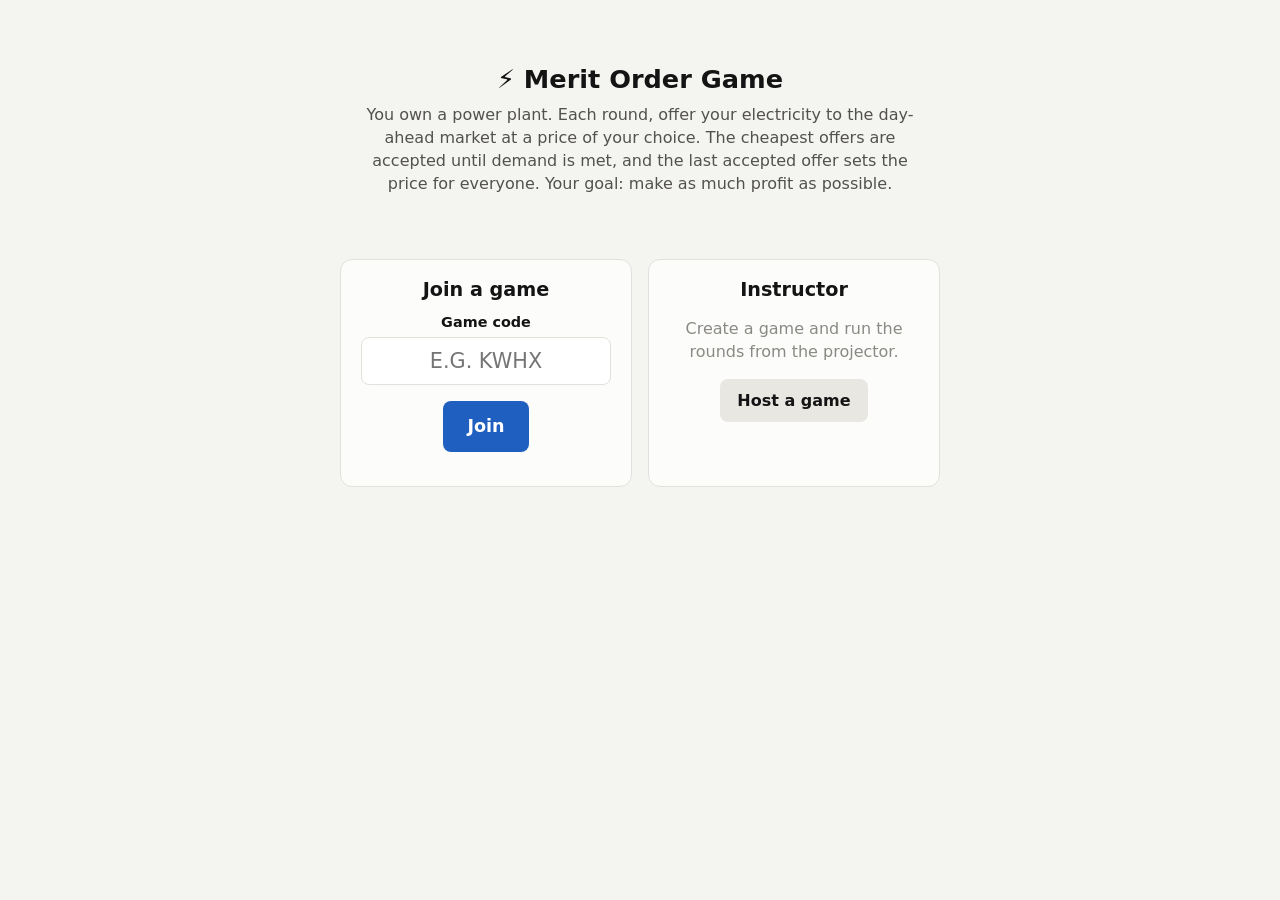
==== index.html @ c8ff24a5 "feat: implement market logic and player interface for the Merit Order Game - Add market.js to handle" ====
<!DOCTYPE html>
<html lang="en">
<head>
  <meta charset="utf-8">
  <meta name="viewport" content="width=device-width, initial-scale=1">
  <title>Merit Order Game</title>
  <link rel="icon" href="data:image/svg+xml,<svg xmlns=%22http://www.w3.org/2000/svg%22 viewBox=%220 0 100 100%22><text y=%22.9em%22 font-size=%2290%22>⚡</text></svg>">
  <link rel="stylesheet" href="css/style.css">
</head>
<body>
  <div class="wrap narrow">
    <div class="hero">
      <h1>⚡ Merit Order Game</h1>
      <p>You own a power plant. Each round, offer your electricity to the day-ahead market at a price of your choice.
        The cheapest offers are accepted until demand is met, and the last accepted offer sets the price for everyone.
        Your goal: make as much profit as possible.</p>
    </div>
    <div class="choices">
      <form class="card" action="play.html" method="get">
        <h2>Join a game</h2>
        <label for="game">Game code</label>
        <input id="game" name="game" required autocomplete="off" placeholder="e.g. KWHX" style="text-transform:uppercase;text-align:center;font-size:1.3rem">
        <p><button class="big" type="submit">Join</button></p>
      </form>
      <div class="card">
        <h2>Instructor</h2>
        <p class="muted">Create a game and run the rounds from the projector.</p>
        <p><a class="btn big secondary" href="host.html">Host a game</a></p>
      </div>
    </div>
  </div>
</body>
</html>
---- css/style.css ----
:root {
  color-scheme: light;
  --bg: #f4f4f1;
  --surface: #fcfcfb;
  --ink: #141414;
  --ink-2: #52514e;
  --muted: #8a8984;
  --line: #e2e1dc;
  --grid: #ecebe7;
  --accent: #1f5fbf;
  --accent-ink: #ffffff;
  --good: #1d7a3a;
  --bad: #b3261e;
  --warn-bg: #fff4d6;
  --radius: 12px;
  font-family: system-ui, -apple-system, "Segoe UI", Roboto, sans-serif;
  color: var(--ink);
  background: var(--bg);
}
* { box-sizing: border-box; }
body { margin: 0; line-height: 1.45; }
a { color: var(--accent); }
h1, h2, h3 { line-height: 1.2; margin: 0 0 .5rem; }
h1 { font-size: 1.6rem; }
h2 { font-size: 1.2rem; }
h3 { font-size: 1rem; color: var(--ink-2); }
.wrap { max-width: 1180px; margin: 0 auto; padding: 1rem 1.25rem 3rem; }
.wrap.narrow { max-width: 640px; }
header.top { display: flex; align-items: center; gap: 1rem; flex-wrap: wrap; padding: .75rem 1.25rem; background: var(--surface); border-bottom: 1px solid var(--line); }
header.top .brand { font-weight: 700; }
header.top .spacer { flex: 1; }
.card { background: var(--surface); border: 1px solid var(--line); border-radius: var(--radius); padding: 1.1rem 1.25rem; margin: 1rem 0; }
.grid2 { display: grid; grid-template-columns: repeat(auto-fit, minmax(320px, 1fr)); gap: 1rem; }
.grid2 > .card { margin: 0; }
.row { display: flex; gap: .75rem; flex-wrap: wrap; align-items: center; }
.muted { color: var(--muted); }
.small { font-size: .85rem; }
.strong { font-weight: 700; }
.neg { color: var(--bad); }
.pos { color: var(--good); }
.banner { background: var(--warn-bg); border: 1px solid #f0d58a; border-radius: var(--radius); padding: .6rem .9rem; font-size: .9rem; margin: 1rem 0; }

label { display: block; font-weight: 600; font-size: .9rem; margin: .7rem 0 .25rem; }
label .hint { font-weight: 400; color: var(--muted); }
input, select { font: inherit; padding: .5rem .65rem; border: 1px solid var(--line); border-radius: 8px; background: #fff; width: 100%; }
input:focus, select:focus { outline: 2px solid var(--accent); outline-offset: 1px; }
.form-grid { display: grid; grid-template-columns: repeat(auto-fit, minmax(220px, 1fr)); gap: 0 1rem; }
button, .btn { font: inherit; font-weight: 600; border: 0; border-radius: 8px; padding: .6rem 1.1rem; cursor: pointer; background: var(--accent); color: var(--accent-ink); text-decoration: none; display: inline-block; }
button.secondary, .btn.secondary { background: #e8e7e2; color: var(--ink); }
button.big { font-size: 1.1rem; padding: .8rem 1.5rem; }
button:disabled { opacity: .45; cursor: default; }

.code { font-family: ui-monospace, Consolas, monospace; font-size: 2.4rem; letter-spacing: .25rem; font-weight: 800; }
.pill { display: inline-block; padding: .15rem .6rem; border-radius: 999px; background: #e8e7e2; font-size: .8rem; font-weight: 600; }
.pill.live { background: #dcebff; color: #0b3d91; }
.pill.ok { background: #dff3e4; color: var(--good); }

.kpis { display: flex; gap: 1rem; flex-wrap: wrap; }
.kpi { background: var(--surface); border: 1px solid var(--line); border-radius: var(--radius); padding: .7rem 1rem; min-width: 150px; }
.kpi .v { font-size: 1.5rem; font-weight: 700; }
.kpi .k { font-size: .8rem; color: var(--ink-2); }

.tbl { width: 100%; border-collapse: collapse; font-size: .9rem; }
.tbl th, .tbl td { padding: .4rem .55rem; border-bottom: 1px solid var(--line); text-align: left; }
.tbl th { font-size: .78rem; color: var(--ink-2); font-weight: 600; }
.tbl .n { text-align: right; font-variant-numeric: tabular-nums; }
.tbl tr.me td { background: #eef4ff; font-weight: 600; }
.scroll { overflow-x: auto; }

.tech { display: inline-flex; align-items: center; gap: .4rem; white-space: nowrap; }
.tech i, .legend i { width: 12px; height: 12px; border-radius: 3px; display: inline-block; }

.plant { border: 1px solid var(--line); border-radius: var(--radius); padding: 1rem; background: #fff; display: grid; grid-template-columns: auto 1fr; gap: .25rem 1rem; align-items: center; margin: .75rem 0; }
.plant .icon { font-size: 2.2rem; grid-row: span 3; width: 3.4rem; height: 3.4rem; border-radius: 12px; display: grid; place-items: center; }
.plant .pname { font-weight: 700; font-size: 1.1rem; }
.plant .facts { display: flex; gap: 1.25rem; flex-wrap: wrap; color: var(--ink-2); }
.plant .facts b { color: var(--ink); }
.plant .bid { grid-column: 1 / -1; display: flex; gap: .5rem; align-items: center; margin-top: .5rem; }
.plant .bid input { max-width: 180px; font-size: 1.15rem; font-weight: 600; }

.members { display: flex; flex-wrap: wrap; gap: .4rem; }
.members span { background: #efeee9; border-radius: 999px; padding: .2rem .7rem; font-size: .9rem; }
.members span.done { background: #dff3e4; }

.timer { font-variant-numeric: tabular-nums; font-weight: 700; font-size: 1.4rem; }
.timer.low { color: var(--bad); }

/* charts */
.chart { width: 100%; height: auto; display: block; }
.chart text { font-size: 12px; }
.chart .grid { stroke: var(--grid); stroke-width: 1; }
.chart .axis { stroke: var(--ink-2); stroke-width: 1; }
.chart .ax { fill: var(--ink-2); }
.chart .ax.lbl { fill: var(--ink-2); font-size: 13px; }
.chart .bar { stroke: var(--surface); stroke-width: 1; }
.chart .mc { stroke: var(--ink); stroke-width: 2; }
.chart .mine { fill: none; stroke: var(--ink); stroke-width: 2.5; }
.chart .mine-lbl { fill: var(--ink); font-weight: 700; }
.chart .clip { fill: var(--ink-2); font-size: 10px; }
.chart .demand { stroke: var(--ink); stroke-width: 2; }
.chart .forecast { stroke: var(--muted); stroke-width: 2; stroke-dasharray: 5 4; }
.chart .price { stroke: var(--bad); stroke-width: 2; stroke-dasharray: 7 4; }
.chart .note, .chart .mine-lbl { fill: var(--ink); font-size: 13px; paint-order: stroke; stroke: var(--surface); stroke-width: 4px; stroke-linejoin: round; }
.chart .note.strong { font-weight: 700; }
.chart .dot { fill: var(--accent); stroke: var(--surface); stroke-width: 2; }
.chart .line { fill: none; stroke: var(--accent); stroke-width: 2; }
.legend { display: flex; flex-wrap: wrap; gap: .4rem 1rem; font-size: .82rem; color: var(--ink-2); margin-bottom: .5rem; }
.legend span { display: inline-flex; align-items: center; gap: .35rem; }
.legend b { display: inline-block; width: 18px; height: 0; }
.lg-mc { border-top: 2px solid var(--ink); }
.lg-demand { border-top: 2px solid var(--ink); width: 0 !important; height: 12px !important; border-left: 2px solid var(--ink); border-top: 0 !important; }
.lg-forecast { width: 0 !important; height: 12px !important; border-left: 2px dashed var(--muted); }
.lg-price { border-top: 2px dashed var(--bad); }

#tooltip { position: fixed; display: none; pointer-events: none; z-index: 50; background: var(--ink); color: #fff; padding: .5rem .7rem; border-radius: 8px; font-size: .82rem; line-height: 1.4; max-width: 320px; box-shadow: 0 4px 16px rgba(0,0,0,.18); }

.hero { text-align: center; padding: 3rem 1rem 1rem; }
.hero p { color: var(--ink-2); max-width: 560px; margin: .5rem auto 0; }
.choices { display: grid; grid-template-columns: repeat(auto-fit, minmax(260px, 1fr)); gap: 1rem; margin-top: 2rem; }
.choices .card { text-align: center; }
.qr svg, .qr img { width: 170px; height: 170px; }
.hidden { display: none !important; }

@media (max-width: 600px) {
  .code { font-size: 1.8rem; }
  .kpi { min-width: 120px; flex: 1; }
}
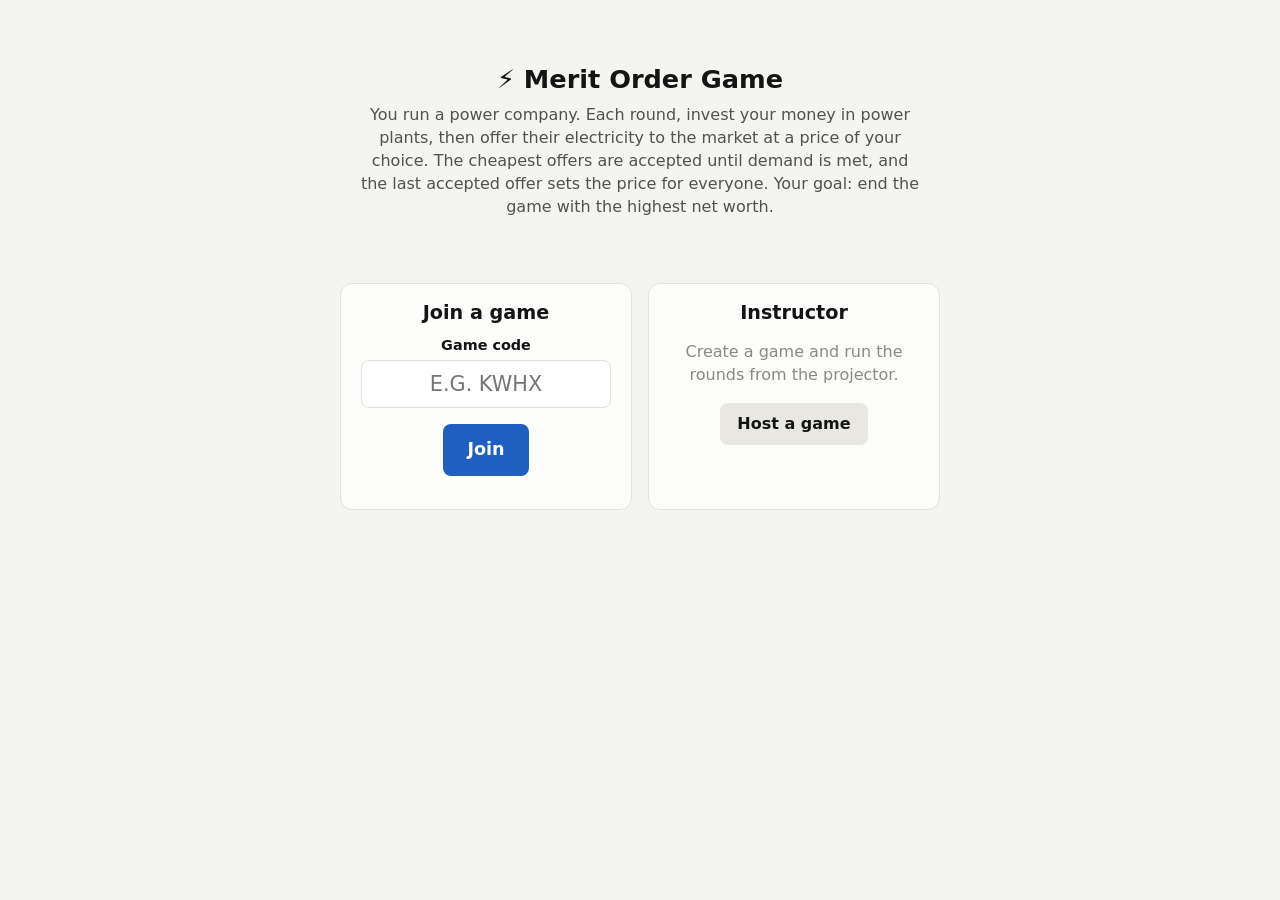
==== commit 22fdd136: "feat: add projector view for game display - Implemented a new screen.js file to handle the projector" ====
--- a/index.html
+++ b/index.html
@@ -11,9 +11,9 @@
   <div class="wrap narrow">
     <div class="hero">
       <h1>⚡ Merit Order Game</h1>
-      <p>You own a power plant. Each round, offer your electricity to the day-ahead market at a price of your choice.
-        The cheapest offers are accepted until demand is met, and the last accepted offer sets the price for everyone.
-        Your goal: make as much profit as possible.</p>
+      <p>You run a power company. Each round, invest your money in power plants, then offer their electricity to the market
+        at a price of your choice. The cheapest offers are accepted until demand is met, and the last accepted offer sets the price for everyone.
+        Your goal: end the game with the highest net worth.</p>
     </div>
     <div class="choices">
       <form class="card" action="play.html" method="get">
--- a/css/style.css
+++ b/css/style.css
@@ -125,3 +125,21 @@
   .code { font-size: 1.8rem; }
   .kpi { min-width: 120px; flex: 1; }
 }
+
+/* investment game */
+textarea { font: inherit; width: 100%; padding: .5rem .65rem; border: 1px solid var(--line); border-radius: 8px; }
+.toolbar { margin: 1rem 0 0; }
+.shop { display: grid; grid-template-columns: repeat(auto-fill, minmax(260px, 1fr)); gap: .6rem; }
+.shop-item { display: grid; grid-template-columns: auto 1fr; gap: .2rem .75rem; align-items: center; border: 1px solid var(--line); border-radius: var(--radius); padding: .7rem; background: #fff; }
+.shop-item .icon { font-size: 1.6rem; width: 2.6rem; height: 2.6rem; border-radius: 10px; display: grid; place-items: center; grid-row: span 2; }
+.shop-item button { grid-column: 2; justify-self: start; padding: .4rem .9rem; }
+.chips { display: flex; flex-wrap: wrap; gap: .3rem; }
+.chip { display: inline-flex; align-items: center; gap: .3rem; background: #efeee9; border-radius: 999px; padding: .1rem .55rem; font-size: .8rem; white-space: nowrap; }
+.chip i { width: 9px; height: 9px; border-radius: 2px; display: inline-block; }
+.kpi.small-kpi { min-width: 120px; padding: .5rem .8rem; }
+.kpi.small-kpi .v { font-size: 1.15rem; }
+.tbl tr.group td { border-top: 2px solid var(--line); }
+.projector { font-size: 1.1rem; }
+.projector h1 { font-size: 2rem; }
+.projector .tbl { font-size: 1rem; }
+.projector header .timer { font-size: 1.8rem; }
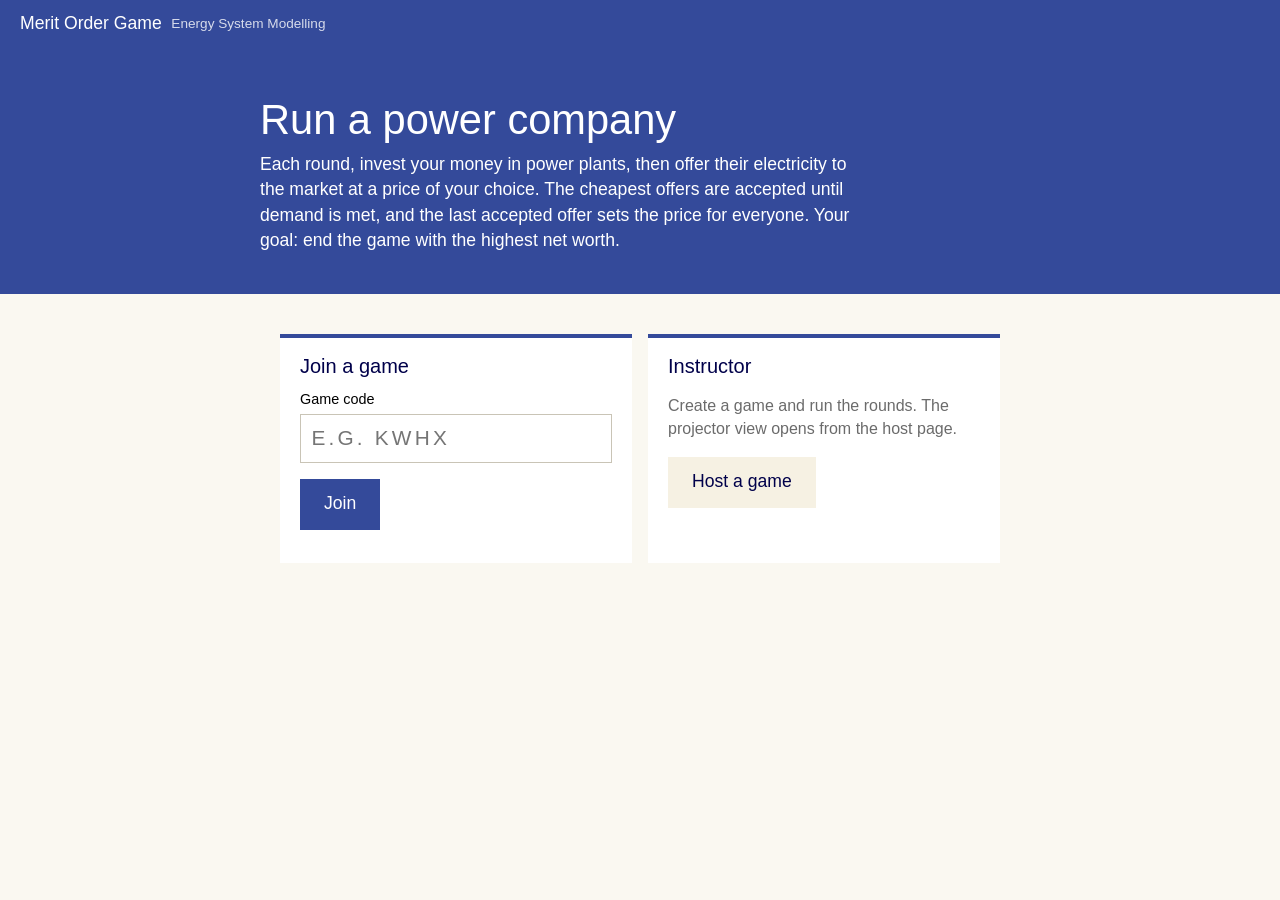
==== commit 4fcfb606: "Enhance UI and functionality across game pages - Updated header branding to include logo and improve" ====
--- a/index.html
+++ b/index.html
@@ -8,23 +8,28 @@
   <link rel="stylesheet" href="css/style.css">
 </head>
 <body>
-  <div class="wrap narrow">
-    <div class="hero">
-      <h1>⚡ Merit Order Game</h1>
-      <p>You run a power company. Each round, invest your money in power plants, then offer their electricity to the market
-        at a price of your choice. The cheapest offers are accepted until demand is met, and the last accepted offer sets the price for everyone.
+  <header class="top">
+    <span class="brand"><img src="img/logo.svg" alt="" onerror="this.remove()">Merit Order Game <small>Energy System Modelling</small></span>
+  </header>
+  <div class="hero">
+    <div class="inner">
+      <h1>Run a power company</h1>
+      <p>Each round, invest your money in power plants, then offer their electricity to the market at a price of your choice.
+        The cheapest offers are accepted until demand is met, and the last accepted offer sets the price for everyone.
         Your goal: end the game with the highest net worth.</p>
     </div>
+  </div>
+  <div class="wrap narrow">
     <div class="choices">
       <form class="card" action="play.html" method="get">
         <h2>Join a game</h2>
         <label for="game">Game code</label>
-        <input id="game" name="game" required autocomplete="off" placeholder="e.g. KWHX" style="text-transform:uppercase;text-align:center;font-size:1.3rem">
+        <input id="game" name="game" required autocomplete="off" placeholder="e.g. KWHX" style="text-transform:uppercase;font-size:1.3rem;letter-spacing:.2rem">
         <p><button class="big" type="submit">Join</button></p>
       </form>
       <div class="card">
         <h2>Instructor</h2>
-        <p class="muted">Create a game and run the rounds from the projector.</p>
+        <p class="muted">Create a game and run the rounds. The projector view opens from the host page.</p>
         <p><a class="btn big secondary" href="host.html">Host a game</a></p>
       </div>
     </div>
--- a/css/style.css
+++ b/css/style.css
@@ -1,145 +1,244 @@
+/* ---------------------------------------------------------------------------
+   Styled after the University of Freiburg corporate design (cd.uni-freiburg.de):
+   Uni-Blau #344A9A, Dunkelblau #00004A, Sand backgrounds, house typeface
+   "Social" (Medium for headlines, Book for text) with Arial as the official
+   fallback, flush-left text, rectangular areas and full-bleed colour bands.
+   --------------------------------------------------------------------------- */
 :root {
   color-scheme: light;
-  --bg: #f4f4f1;
-  --surface: #fcfcfb;
-  --ink: #141414;
-  --ink-2: #52514e;
-  --muted: #8a8984;
-  --line: #e2e1dc;
-  --grid: #ecebe7;
-  --accent: #1f5fbf;
+  /* CD palette */
+  --blue: #344a9a;
+  --blue-80: #5d6bad;
+  --blue-40: #afb1d8;
+  --blue-20: #d7d8ec;
+  --dblue: #00004a;
+  --sand: #f6f1e3;
+  --sand-50: #faf8f1;
+  --green: #00a082;
+  --green-20: #daede7;
+  --yellow: #ffe863;
+  --yellow-20: #fffae0;
+  --brown-20: #e9e1d6;
+  /* roles */
+  --bg: var(--sand-50);
+  --surface: #ffffff;
+  --ink: #000000;
+  --ink-2: #3d3d3d;
+  --muted: #6b6b6b;
+  --line: #e4dfd2;
+  --grid: #ece8de;
+  --accent: var(--blue);
   --accent-ink: #ffffff;
-  --good: #1d7a3a;
-  --bad: #b3261e;
-  --warn-bg: #fff4d6;
-  --radius: 12px;
-  font-family: system-ui, -apple-system, "Segoe UI", Roboto, sans-serif;
+  --good: #00785f;       /* CD green, darkened for text contrast */
+  --bad: #b3261e;        /* losses only: the CD has no red */
+  font-family: "Social", Arial, "Helvetica Neue", Helvetica, sans-serif;
   color: var(--ink);
   background: var(--bg);
 }
 * { box-sizing: border-box; }
-body { margin: 0; line-height: 1.45; }
-a { color: var(--accent); }
-h1, h2, h3 { line-height: 1.2; margin: 0 0 .5rem; }
-h1 { font-size: 1.6rem; }
-h2 { font-size: 1.2rem; }
+body { margin: 0; line-height: 1.45; text-align: left; }
+a { color: var(--blue); }
+h1, h2, h3 { line-height: 1.15; margin: 0 0 .5rem; font-weight: 500; color: var(--dblue); }
+h1 { font-size: 2rem; }
+h2 { font-size: 1.25rem; }
 h3 { font-size: 1rem; color: var(--ink-2); }
+b, strong, .strong { font-weight: 600; }
+code { font-family: Consolas, monospace; font-size: .9em; }
 .wrap { max-width: 1180px; margin: 0 auto; padding: 1rem 1.25rem 3rem; }
-.wrap.narrow { max-width: 640px; }
-header.top { display: flex; align-items: center; gap: 1rem; flex-wrap: wrap; padding: .75rem 1.25rem; background: var(--surface); border-bottom: 1px solid var(--line); }
-header.top .brand { font-weight: 700; }
+.wrap.narrow { max-width: 760px; }
+
+/* full-bleed blue band */
+header.top { display: flex; align-items: center; gap: 1rem; flex-wrap: wrap; padding: .7rem 1.25rem; background: var(--blue); color: #fff; }
+header.top .brand { font-weight: 500; font-size: 1.1rem; display: flex; align-items: center; gap: .6rem; }
+header.top .brand small { font-weight: 400; opacity: .8; font-size: .85rem; }
+header.top .brand img { height: 30px; }
 header.top .spacer { flex: 1; }
-.card { background: var(--surface); border: 1px solid var(--line); border-radius: var(--radius); padding: 1.1rem 1.25rem; margin: 1rem 0; }
+header.top .pill { background: rgba(255, 255, 255, .16); color: #fff; }
+header.top .pill.live { background: var(--yellow); color: var(--dblue); }
+header.top .timer { color: #fff; }
+header.top .timer.low { color: var(--yellow); }
+header.top a { color: #fff; }
+
+.card { background: var(--surface); padding: 1.1rem 1.25rem; margin: 1rem 0; border-top: 4px solid var(--blue); }
+.card.plain { border-top: 0; }
 .grid2 { display: grid; grid-template-columns: repeat(auto-fit, minmax(320px, 1fr)); gap: 1rem; }
 .grid2 > .card { margin: 0; }
 .row { display: flex; gap: .75rem; flex-wrap: wrap; align-items: center; }
+.spacer { flex: 1; }
 .muted { color: var(--muted); }
 .small { font-size: .85rem; }
-.strong { font-weight: 700; }
 .neg { color: var(--bad); }
 .pos { color: var(--good); }
-.banner { background: var(--warn-bg); border: 1px solid #f0d58a; border-radius: var(--radius); padding: .6rem .9rem; font-size: .9rem; margin: 1rem 0; }
-
-label { display: block; font-weight: 600; font-size: .9rem; margin: .7rem 0 .25rem; }
+.banner { background: var(--yellow-20); border-left: 4px solid var(--yellow); padding: .6rem .9rem; font-size: .9rem; margin: 1rem 0; }
+
+label { display: block; font-weight: 500; font-size: .9rem; margin: .7rem 0 .25rem; }
 label .hint { font-weight: 400; color: var(--muted); }
-input, select { font: inherit; padding: .5rem .65rem; border: 1px solid var(--line); border-radius: 8px; background: #fff; width: 100%; }
-input:focus, select:focus { outline: 2px solid var(--accent); outline-offset: 1px; }
+input, select, textarea { font: inherit; padding: .5rem .65rem; border: 1px solid #c9c4b6; border-radius: 0; background: #fff; width: 100%; }
+input:focus, select:focus, textarea:focus { outline: 2px solid var(--blue); outline-offset: 0; border-color: var(--blue); }
 .form-grid { display: grid; grid-template-columns: repeat(auto-fit, minmax(220px, 1fr)); gap: 0 1rem; }
-button, .btn { font: inherit; font-weight: 600; border: 0; border-radius: 8px; padding: .6rem 1.1rem; cursor: pointer; background: var(--accent); color: var(--accent-ink); text-decoration: none; display: inline-block; }
-button.secondary, .btn.secondary { background: #e8e7e2; color: var(--ink); }
-button.big { font-size: 1.1rem; padding: .8rem 1.5rem; }
-button:disabled { opacity: .45; cursor: default; }
-
-.code { font-family: ui-monospace, Consolas, monospace; font-size: 2.4rem; letter-spacing: .25rem; font-weight: 800; }
-.pill { display: inline-block; padding: .15rem .6rem; border-radius: 999px; background: #e8e7e2; font-size: .8rem; font-weight: 600; }
-.pill.live { background: #dcebff; color: #0b3d91; }
-.pill.ok { background: #dff3e4; color: var(--good); }
-
-.kpis { display: flex; gap: 1rem; flex-wrap: wrap; }
-.kpi { background: var(--surface); border: 1px solid var(--line); border-radius: var(--radius); padding: .7rem 1rem; min-width: 150px; }
-.kpi .v { font-size: 1.5rem; font-weight: 700; }
+button, .btn { font: inherit; font-weight: 500; border: 0; border-radius: 0; padding: .6rem 1.1rem; cursor: pointer; background: var(--blue); color: #fff; text-decoration: none; display: inline-block; }
+button:hover, .btn:hover { background: var(--dblue); }
+button.secondary, .btn.secondary { background: var(--sand); color: var(--dblue); }
+button.secondary:hover, .btn.secondary:hover { background: var(--brown-20); }
+button.big, .btn.big { font-size: 1.1rem; padding: .8rem 1.5rem; }
+button:disabled, button:disabled:hover { opacity: .4; cursor: default; background: var(--blue); }
+button.secondary:disabled { background: var(--sand); }
+
+.code { font-family: Consolas, monospace; font-size: 2.6rem; letter-spacing: .3rem; font-weight: 700; color: var(--dblue); }
+.pill { display: inline-block; padding: .15rem .6rem; background: var(--sand); color: var(--dblue); font-size: .8rem; font-weight: 500; }
+.pill.live { background: var(--blue); color: #fff; }
+.pill.ok { background: var(--green-20); color: #004f3f; }
+
+.kpis { display: flex; gap: .75rem; flex-wrap: wrap; }
+.kpi { background: var(--sand-50); border-left: 4px solid var(--blue); padding: .6rem .9rem; min-width: 150px; }
+.kpi .v { font-size: 1.5rem; font-weight: 500; color: var(--dblue); }
+.kpi .v.neg { color: var(--bad); }
+.kpi .v.pos { color: var(--good); }
 .kpi .k { font-size: .8rem; color: var(--ink-2); }
+.kpi.small-kpi { min-width: 120px; padding: .45rem .75rem; }
+.kpi.small-kpi .v { font-size: 1.1rem; }
 
 .tbl { width: 100%; border-collapse: collapse; font-size: .9rem; }
-.tbl th, .tbl td { padding: .4rem .55rem; border-bottom: 1px solid var(--line); text-align: left; }
-.tbl th { font-size: .78rem; color: var(--ink-2); font-weight: 600; }
+.tbl th, .tbl td { padding: .4rem .55rem; border-bottom: 1px solid var(--line); text-align: left; vertical-align: top; }
+.tbl th { font-size: .78rem; color: var(--ink-2); font-weight: 500; border-bottom: 2px solid var(--blue); }
 .tbl .n { text-align: right; font-variant-numeric: tabular-nums; }
-.tbl tr.me td { background: #eef4ff; font-weight: 600; }
+.tbl tr.me td { background: var(--blue-20); font-weight: 600; }
+.tbl tr.group td { border-top: 2px solid var(--blue-20); }
 .scroll { overflow-x: auto; }
 
 .tech { display: inline-flex; align-items: center; gap: .4rem; white-space: nowrap; }
-.tech i, .legend i { width: 12px; height: 12px; border-radius: 3px; display: inline-block; }
-
-.plant { border: 1px solid var(--line); border-radius: var(--radius); padding: 1rem; background: #fff; display: grid; grid-template-columns: auto 1fr; gap: .25rem 1rem; align-items: center; margin: .75rem 0; }
-.plant .icon { font-size: 2.2rem; grid-row: span 3; width: 3.4rem; height: 3.4rem; border-radius: 12px; display: grid; place-items: center; }
-.plant .pname { font-weight: 700; font-size: 1.1rem; }
+.tech i, .legend i { width: 12px; height: 12px; display: inline-block; }
+.chips { display: flex; flex-wrap: wrap; gap: .3rem; }
+.chip { display: inline-flex; align-items: center; gap: .3rem; background: var(--sand); padding: .1rem .55rem; font-size: .8rem; white-space: nowrap; }
+.chip i { width: 9px; height: 9px; display: inline-block; }
+.members { display: flex; flex-wrap: wrap; gap: .4rem; }
+.members span { background: var(--sand); padding: .2rem .7rem; font-size: .9rem; }
+.members span.done { background: var(--green-20); }
+
+.plant { border: 1px solid var(--line); padding: 1rem; background: #fff; display: grid; grid-template-columns: auto 1fr; gap: .25rem 1rem; align-items: center; margin: .75rem 0; }
+.plant .icon { font-size: 2.2rem; grid-row: span 3; width: 3.4rem; height: 3.4rem; display: grid; place-items: center; }
+.plant .pname { font-weight: 500; font-size: 1.1rem; }
 .plant .facts { display: flex; gap: 1.25rem; flex-wrap: wrap; color: var(--ink-2); }
 .plant .facts b { color: var(--ink); }
 .plant .bid { grid-column: 1 / -1; display: flex; gap: .5rem; align-items: center; margin-top: .5rem; }
-.plant .bid input { max-width: 180px; font-size: 1.15rem; font-weight: 600; }
-
-.members { display: flex; flex-wrap: wrap; gap: .4rem; }
-.members span { background: #efeee9; border-radius: 999px; padding: .2rem .7rem; font-size: .9rem; }
-.members span.done { background: #dff3e4; }
-
-.timer { font-variant-numeric: tabular-nums; font-weight: 700; font-size: 1.4rem; }
+
+.timer { font-variant-numeric: tabular-nums; font-weight: 500; font-size: 1.4rem; }
 .timer.low { color: var(--bad); }
 
 /* charts */
 .chart { width: 100%; height: auto; display: block; }
-.chart text { font-size: 12px; }
+.chart text { font-size: 12px; font-family: "Social", Arial, sans-serif; }
 .chart .grid { stroke: var(--grid); stroke-width: 1; }
 .chart .axis { stroke: var(--ink-2); stroke-width: 1; }
 .chart .ax { fill: var(--ink-2); }
 .chart .ax.lbl { fill: var(--ink-2); font-size: 13px; }
 .chart .bar { stroke: var(--surface); stroke-width: 1; }
 .chart .mc { stroke: var(--ink); stroke-width: 2; }
-.chart .mine { fill: none; stroke: var(--ink); stroke-width: 2.5; }
-.chart .mine-lbl { fill: var(--ink); font-weight: 700; }
+.chart .mine { fill: none; stroke: var(--dblue); stroke-width: 2.5; }
 .chart .clip { fill: var(--ink-2); font-size: 10px; }
 .chart .demand { stroke: var(--ink); stroke-width: 2; }
 .chart .forecast { stroke: var(--muted); stroke-width: 2; stroke-dasharray: 5 4; }
-.chart .price { stroke: var(--bad); stroke-width: 2; stroke-dasharray: 7 4; }
-.chart .note, .chart .mine-lbl { fill: var(--ink); font-size: 13px; paint-order: stroke; stroke: var(--surface); stroke-width: 4px; stroke-linejoin: round; }
-.chart .note.strong { font-weight: 700; }
-.chart .dot { fill: var(--accent); stroke: var(--surface); stroke-width: 2; }
-.chart .line { fill: none; stroke: var(--accent); stroke-width: 2; }
-.legend { display: flex; flex-wrap: wrap; gap: .4rem 1rem; font-size: .82rem; color: var(--ink-2); margin-bottom: .5rem; }
+.chart .price { stroke: var(--blue); stroke-width: 2.5; stroke-dasharray: 8 4; }
+.chart .note, .chart .mine-lbl { fill: var(--dblue); font-size: 13px; paint-order: stroke; stroke: var(--surface); stroke-width: 4px; stroke-linejoin: round; }
+.chart .mine-lbl { font-weight: 600; }
+.chart .note.strong { font-weight: 600; }
+.chart .dot { fill: var(--blue); stroke: var(--surface); stroke-width: 2; }
+.chart .line { fill: none; stroke: var(--blue); stroke-width: 2; }
+.legend { display: flex; flex-wrap: wrap; gap: .3rem 1rem; font-size: .8rem; color: var(--ink-2); margin-bottom: .4rem; }
 .legend span { display: inline-flex; align-items: center; gap: .35rem; }
 .legend b { display: inline-block; width: 18px; height: 0; }
 .lg-mc { border-top: 2px solid var(--ink); }
-.lg-demand { border-top: 2px solid var(--ink); width: 0 !important; height: 12px !important; border-left: 2px solid var(--ink); border-top: 0 !important; }
+.lg-demand { width: 0 !important; height: 12px !important; border-left: 2px solid var(--ink); }
 .lg-forecast { width: 0 !important; height: 12px !important; border-left: 2px dashed var(--muted); }
-.lg-price { border-top: 2px dashed var(--bad); }
-
-#tooltip { position: fixed; display: none; pointer-events: none; z-index: 50; background: var(--ink); color: #fff; padding: .5rem .7rem; border-radius: 8px; font-size: .82rem; line-height: 1.4; max-width: 320px; box-shadow: 0 4px 16px rgba(0,0,0,.18); }
-
-.hero { text-align: center; padding: 3rem 1rem 1rem; }
-.hero p { color: var(--ink-2); max-width: 560px; margin: .5rem auto 0; }
-.choices { display: grid; grid-template-columns: repeat(auto-fit, minmax(260px, 1fr)); gap: 1rem; margin-top: 2rem; }
-.choices .card { text-align: center; }
+.lg-price { border-top: 2px dashed var(--blue); }
+
+#tooltip { position: fixed; display: none; pointer-events: none; z-index: 50; background: var(--dblue); color: #fff; padding: .5rem .7rem; font-size: .82rem; line-height: 1.4; max-width: 320px; }
+
+/* landing page */
+.hero { background: var(--blue); color: #fff; padding: 3rem 1.25rem 2.5rem; }
+.hero .inner { max-width: 760px; margin: 0 auto; }
+.hero h1 { color: #fff; font-size: 2.6rem; }
+.hero p { max-width: 600px; margin: .5rem 0 0; font-size: 1.1rem; }
+.choices { display: grid; grid-template-columns: repeat(auto-fit, minmax(260px, 1fr)); gap: 1rem; margin-top: 1.5rem; }
+.choices .card { margin: 0; }
 .qr svg, .qr img { width: 170px; height: 170px; }
 .hidden { display: none !important; }
+.toolbar { margin: 1rem 0 0; }
+
+/* investment shop (host form + player) */
+.shop { display: grid; grid-template-columns: repeat(auto-fill, minmax(200px, 1fr)); gap: .5rem; }
+.shop-item { display: grid; grid-template-columns: auto 1fr; gap: .1rem .6rem; align-items: center; border: 1px solid var(--line); padding: .5rem .6rem; background: #fff; }
+.shop-item .icon { font-size: 1.4rem; width: 2.3rem; height: 2.3rem; display: grid; place-items: center; grid-row: span 3; }
+.shop-item .t { font-weight: 500; font-size: .95rem; line-height: 1.2; }
+.shop-item .d { font-size: .75rem; color: var(--muted); line-height: 1.25; }
+.shop-item button { justify-self: start; padding: .3rem .7rem; font-size: .85rem; margin-top: .2rem; }
+
+/* projector */
+.projector { font-size: 1.1rem; }
+.projector h1 { font-size: 2.2rem; }
+.projector .tbl { font-size: 1rem; }
+.projector header.top .timer { font-size: 1.8rem; }
+
+/* ---------------------------------------------------------------------------
+   Player app: one fixed screen (header, status bar, view, tab bar).
+   Only the middle view scrolls, and only if a long list needs it.
+   --------------------------------------------------------------------------- */
+body.app { height: 100vh; height: 100dvh; display: flex; flex-direction: column; overflow: hidden; }
+body.app header.top { padding: .5rem 1rem; gap: .6rem; flex: none; }
+body.app header.top .brand { font-size: 1rem; }
+.status { flex: none; background: var(--dblue); color: #fff; padding: .5rem 1rem .6rem; }
+.status:empty { display: none; }
+.status .phase { display: flex; align-items: baseline; gap: .6rem; font-weight: 500; }
+.status .phase .timer { margin-left: auto; font-size: 1.15rem; color: #fff; }
+.status .phase .timer.low { color: var(--yellow); }
+.status .stats { display: grid; grid-template-columns: repeat(4, 1fr); gap: .4rem; margin-top: .4rem; }
+.status .stat { background: rgba(255, 255, 255, .1); padding: .25rem .4rem; min-width: 0; }
+.status .stat .v { font-weight: 500; font-size: clamp(.82rem, 3.5vw, 1.1rem); white-space: nowrap; overflow: hidden; text-overflow: ellipsis; }
+.status .stat .v.neg { color: #ffb4ab; }
+.status .stat .k { font-size: clamp(.6rem, 2.6vw, .72rem); opacity: .8; white-space: nowrap; overflow: hidden; text-overflow: ellipsis; }
+.view { flex: 1; min-height: 0; overflow-y: auto; padding: .75rem 1rem; }
+.view .inner { max-width: 980px; margin: 0 auto; }
+.view h2 { font-size: 1.05rem; margin: 0 0 .4rem; }
+.view .chart { max-height: 42vh; }
+.panel { background: #fff; padding: .7rem .8rem; margin-bottom: .6rem; border-top: 3px solid var(--blue); }
+.cols { display: grid; gap: .6rem; }
+@media (min-width: 820px) { .cols { grid-template-columns: 3fr 2fr; align-items: start; } }
+.tabs { flex: none; display: grid; grid-template-columns: repeat(5, 1fr); background: #fff; border-top: 1px solid var(--line); }
+.tabs button { background: #fff; color: var(--ink-2); padding: .45rem .2rem .5rem; font-size: .72rem; font-weight: 500; display: flex; flex-direction: column; align-items: center; gap: .1rem; border-top: 3px solid transparent; }
+.tabs button span { font-size: 1.15rem; line-height: 1; }
+.tabs button:hover { background: var(--sand-50); }
+.tabs button.on { color: var(--blue); border-top-color: var(--blue); background: var(--sand-50); }
+.tabs:empty { display: none; }
+
+/* compact shop on the player screen: two columns on phones */
+.view .shop { grid-template-columns: repeat(auto-fill, minmax(150px, 1fr)); gap: .4rem; }
+.view .shop-item { grid-template-columns: 1.9rem 1fr; padding: .4rem .45rem; gap: 0 .45rem; }
+.view .shop-item .icon { font-size: 1.15rem; width: 1.9rem; height: 1.9rem; }
+.view .shop-item .t { font-size: .85rem; }
+.view .shop-item .d { font-size: .7rem; }
+.view .shop-item button { padding: .25rem .55rem; font-size: .8rem; }
+
+/* compact fleet and bid rows */
+.fleet-chips { display: flex; flex-wrap: wrap; gap: .3rem; }
+.fleet-chips .chip { font-size: .85rem; padding: .2rem .55rem; }
+.fleet-chips button.chip { background: var(--blue-20); color: var(--dblue); border: 0; cursor: pointer; }
+.fleet-chips button.chip:hover { background: var(--blue-40); }
+.bidrow { display: grid; grid-template-columns: 2rem 1fr 6rem; gap: .5rem; align-items: center; padding: .35rem 0; border-bottom: 1px solid var(--line); }
+.bidrow .icon { font-size: 1.3rem; text-align: center; }
+.bidrow .nm { font-weight: 500; line-height: 1.2; }
+.bidrow .fx { font-size: .78rem; color: var(--muted); line-height: 1.25; }
+.bidrow input { padding: .4rem .5rem; font-size: 1.05rem; font-weight: 500; text-align: right; }
+.bidbar { display: flex; gap: .6rem; align-items: center; flex-wrap: wrap; padding-top: .6rem; }
+.mini { width: 100%; border-collapse: collapse; font-size: .82rem; }
+.mini th, .mini td { padding: .25rem .35rem; border-bottom: 1px solid var(--line); text-align: left; }
+.mini th { font-weight: 500; color: var(--ink-2); font-size: .72rem; }
+.mini .n { text-align: right; font-variant-numeric: tabular-nums; }
+.mini tr.me td { background: var(--blue-20); font-weight: 600; }
+#toast { position: fixed; left: 50%; transform: translateX(-50%); bottom: 4.5rem; background: var(--dblue); color: #fff; padding: .5rem .9rem; font-size: .9rem; display: none; z-index: 60; }
 
 @media (max-width: 600px) {
-  .code { font-size: 1.8rem; }
+  h1 { font-size: 1.6rem; }
+  .code { font-size: 1.9rem; }
   .kpi { min-width: 120px; flex: 1; }
+  .hero h1 { font-size: 2rem; }
 }
-
-/* investment game */
-textarea { font: inherit; width: 100%; padding: .5rem .65rem; border: 1px solid var(--line); border-radius: 8px; }
-.toolbar { margin: 1rem 0 0; }
-.shop { display: grid; grid-template-columns: repeat(auto-fill, minmax(260px, 1fr)); gap: .6rem; }
-.shop-item { display: grid; grid-template-columns: auto 1fr; gap: .2rem .75rem; align-items: center; border: 1px solid var(--line); border-radius: var(--radius); padding: .7rem; background: #fff; }
-.shop-item .icon { font-size: 1.6rem; width: 2.6rem; height: 2.6rem; border-radius: 10px; display: grid; place-items: center; grid-row: span 2; }
-.shop-item button { grid-column: 2; justify-self: start; padding: .4rem .9rem; }
-.chips { display: flex; flex-wrap: wrap; gap: .3rem; }
-.chip { display: inline-flex; align-items: center; gap: .3rem; background: #efeee9; border-radius: 999px; padding: .1rem .55rem; font-size: .8rem; white-space: nowrap; }
-.chip i { width: 9px; height: 9px; border-radius: 2px; display: inline-block; }
-.kpi.small-kpi { min-width: 120px; padding: .5rem .8rem; }
-.kpi.small-kpi .v { font-size: 1.15rem; }
-.tbl tr.group td { border-top: 2px solid var(--line); }
-.projector { font-size: 1.1rem; }
-.projector h1 { font-size: 2rem; }
-.projector .tbl { font-size: 1rem; }
-.projector header .timer { font-size: 1.8rem; }
